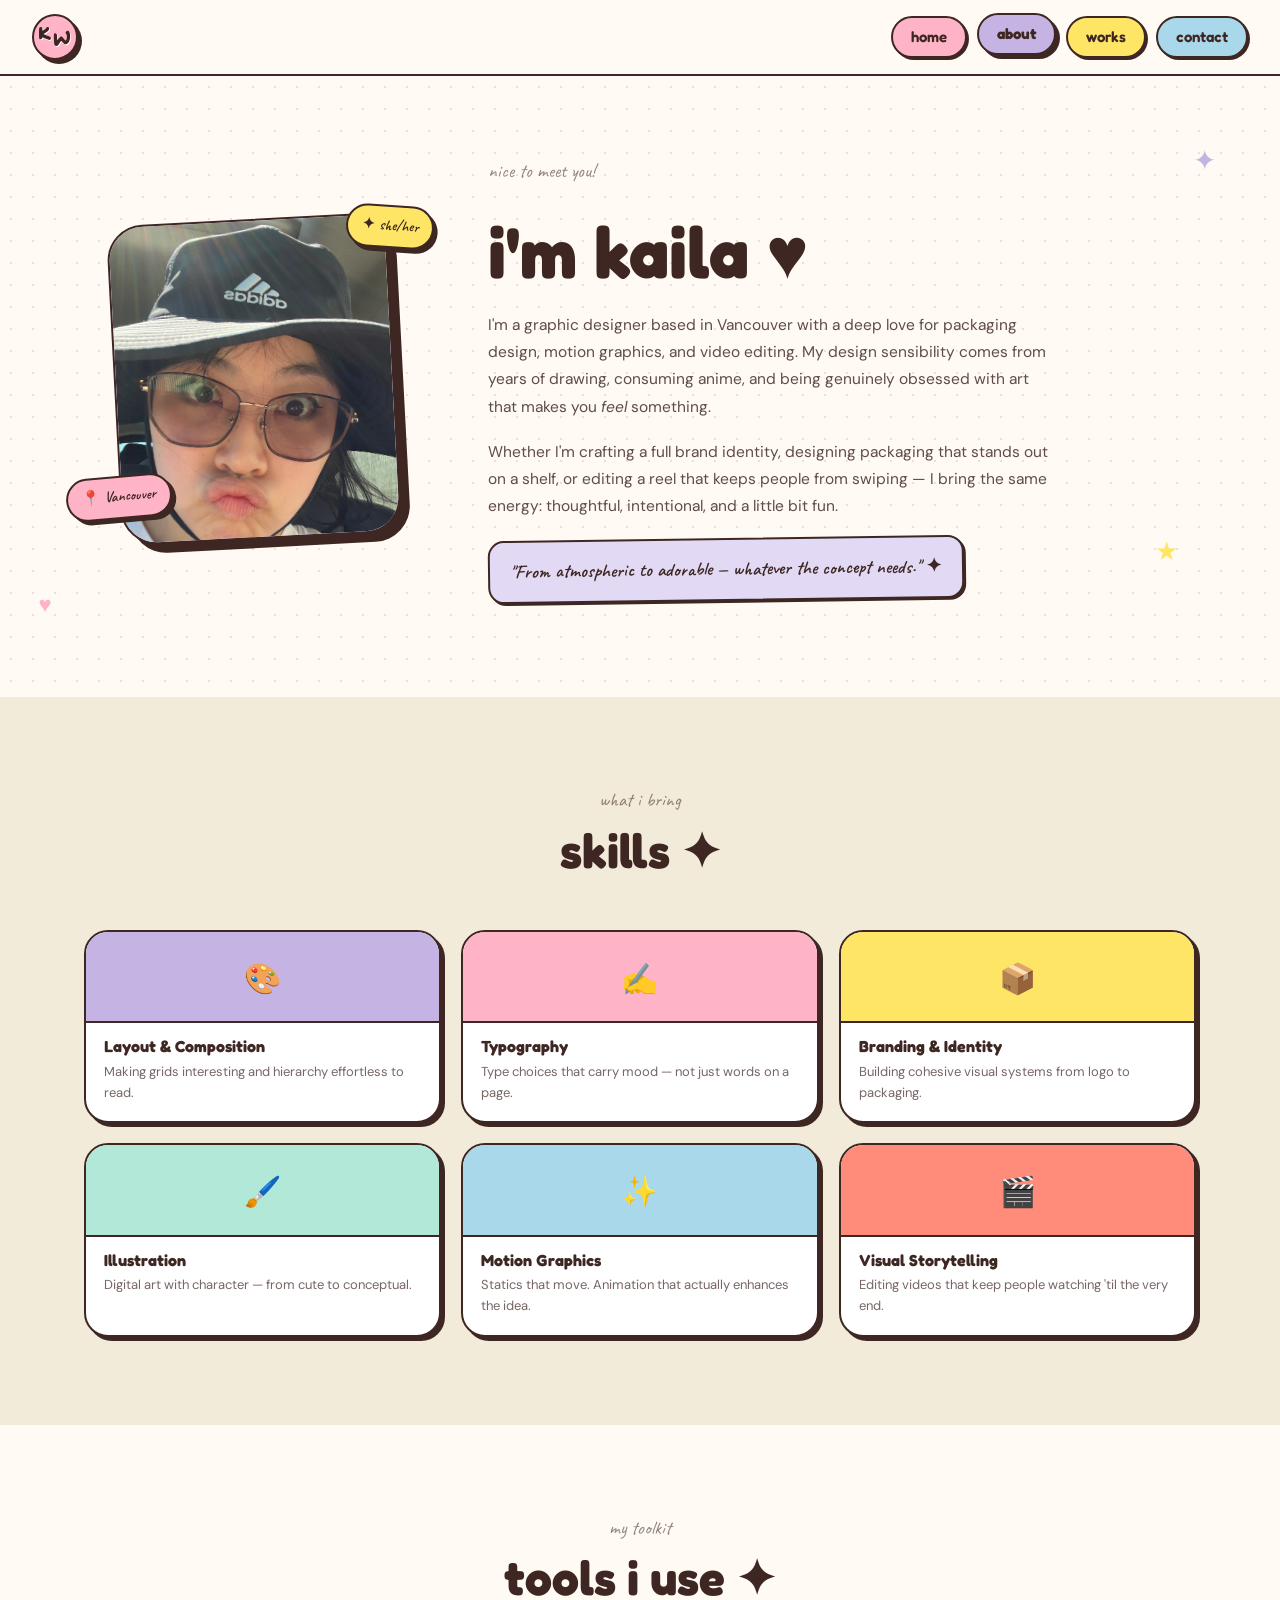
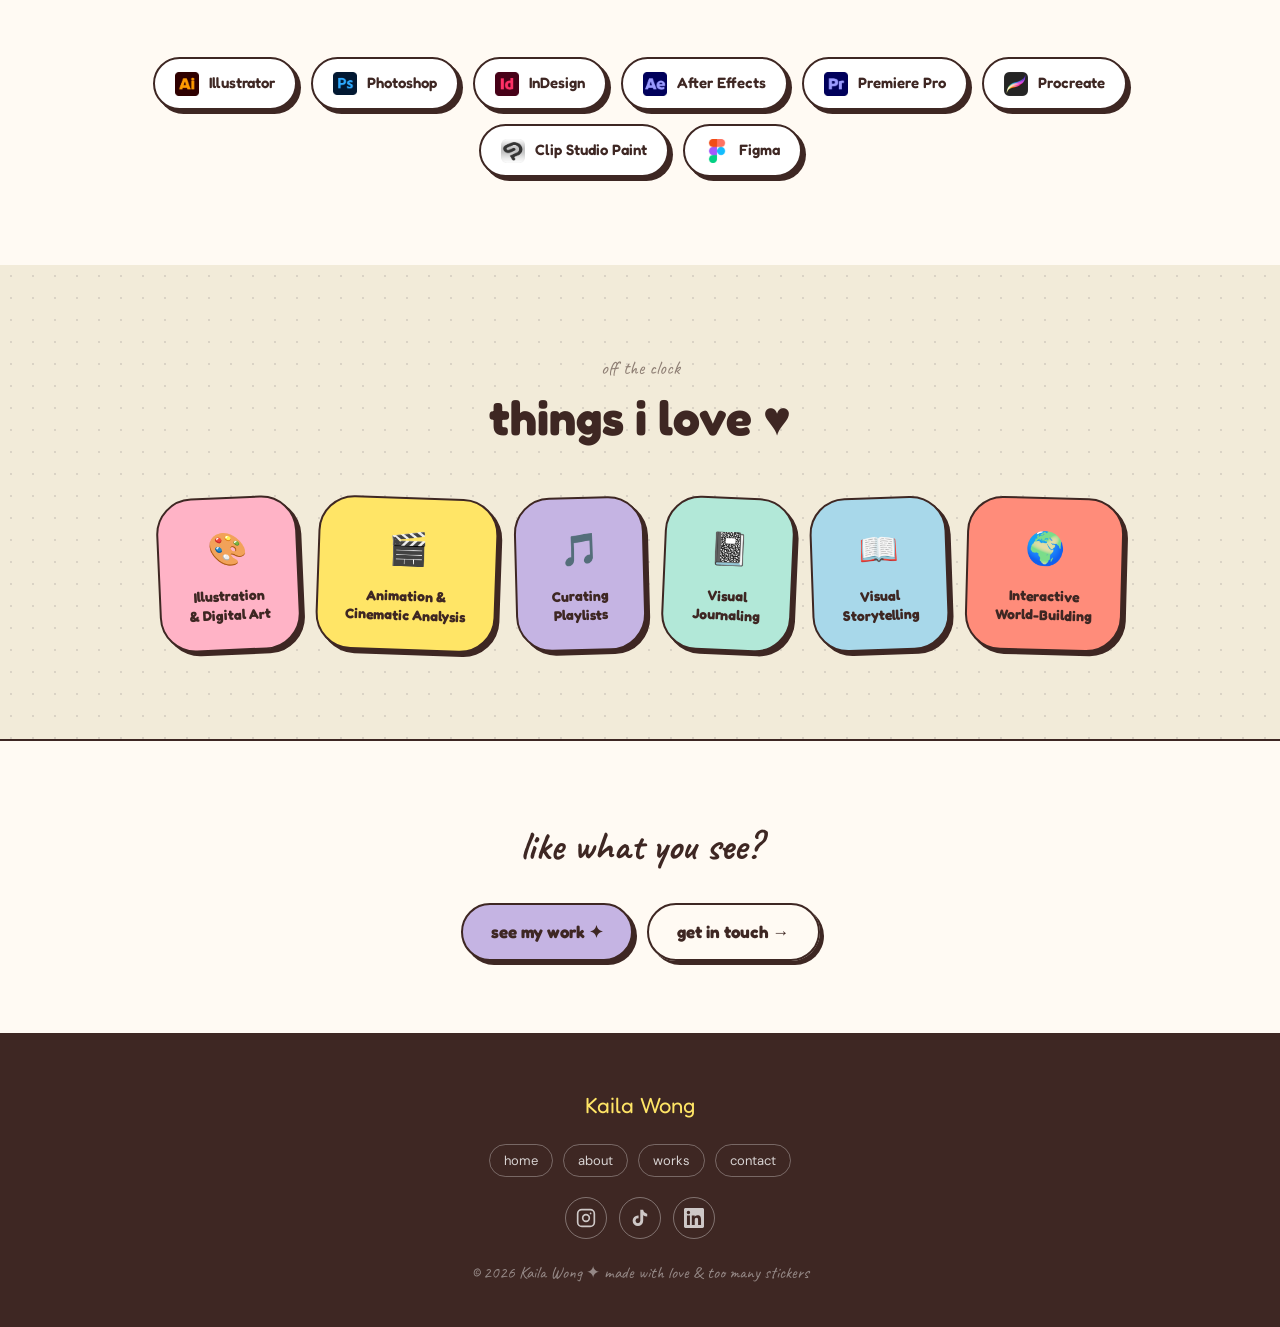
==== about.html @ 38f7f933 "initial commit - portfolio redesign" ====
<!DOCTYPE html>
<html lang="en">
<head>
  <meta charset="UTF-8" />
  <meta name="viewport" content="width=device-width, initial-scale=1.0" />
  <title>About — Kaila Wong</title>
  <link rel="icon" type="image/svg+xml" href="assets/images/logo/KW-PL-BrownWhite.svg" />
  <link rel="stylesheet" href="css/styles.css" />
  <link rel="stylesheet" href="css/about.css" />
</head>
<body>

  <!-- NAV -->
  <nav class="nav" role="navigation" aria-label="Main navigation">
    <a href="index.html" class="nav-logo" aria-label="Kaila Wong — home"><img src="assets/images/logo/KW-PL-BrownWhite.svg" alt="KW" class="nav-logo-img"></a>
    <button class="nav-toggle" aria-label="Toggle menu" aria-expanded="false">☰</button>
    <ul class="nav-links" id="nav-links">
      <li><a href="index.html"   class="nav-link" data-color="pink">home</a></li>
      <li><a href="about.html"   class="nav-link active" data-color="lavender">about</a></li>
      <li><a href="works.html"   class="nav-link" data-color="yellow">works</a></li>
      <li><a href="contact.html" class="nav-link" data-color="sky">contact</a></li>
    </ul>
  </nav>

  <main>

    <!-- ABOUT HERO -->
    <section class="about-hero dot-bg">
      <div class="container about-hero-inner">

        <!-- Photo -->
        <div class="about-photo-wrap">
          <div class="about-photo-frame shine">
            <div class="about-photo-placeholder">
              <span class="hand"><img src="assets/images/SummerKW.webp" alt="Kaila's Face"></span>
            </div>
          </div>
          <!-- Small sticker badges floating near photo -->
          <div class="photo-badge badge-1">
            <span class="hand">✦ she/her</span>
          </div>
          <div class="photo-badge badge-2">
            <span class="hand">📍 Vancouver</span>
          </div>
        </div>

        <!-- Intro text -->
        <div class="about-intro">
          <span class="section-eyebrow">nice to meet you!</span>
          <h1 class="about-heading">i'm kaila ♥</h1>
          <p class="about-bio">
            I'm a graphic designer based in Vancouver with a deep love for packaging design,
            motion graphics, and video editing. My design sensibility comes from years of drawing,
            consuming anime, and being genuinely obsessed with art that makes you <em>feel</em> something.
          </p>
          <p class="about-bio">
            Whether I'm crafting a full brand identity, designing packaging that stands out on a shelf,
            or editing a reel that keeps people from swiping — I bring the same energy:
            thoughtful, intentional, and a little bit fun.
          </p>
          <p class="about-quote hand">"From atmospheric to adorable — whatever the concept needs." ✦</p>
        </div>

      </div>

      <!-- Background decos -->
      <div aria-hidden="true">
        <span class="deco" style="font-size:28px;color:var(--lavender);top:10%;right:5%;--r:10deg;--dur:4s;">✦</span>
        <span class="deco" style="font-size:22px;color:var(--pink);bottom:12%;left:3%;--r:-12deg;--dur:5s;--delay:1s;">♥</span>
        <span class="deco" style="font-size:26px;color:var(--yellow);bottom:20%;right:8%;--r:8deg;--dur:4.5s;--delay:0.5s;">★</span>
      </div>
    </section>

    <!-- SKILLS -->
    <section class="section skills-section section-alt">
      <div class="container">
        <div class="section-header">
          <span class="section-eyebrow">what i bring</span>
          <h2 class="section-title">skills ✦</h2>
        </div>
        <div class="skills-grid">

          <div class="skill-card sticker-card shine" style="--card-color: var(--lavender);">
            <div class="skill-icon" style="background: var(--lavender);">🎨</div>
            <h3 class="skill-name">Layout &amp; Composition</h3>
            <p class="skill-desc">Making grids interesting and hierarchy effortless to read.</p>
          </div>

          <div class="skill-card sticker-card shine" style="--card-color: var(--pink);">
            <div class="skill-icon" style="background: var(--pink);">✍️</div>
            <h3 class="skill-name">Typography</h3>
            <p class="skill-desc">Type choices that carry mood — not just words on a page.</p>
          </div>

          <div class="skill-card sticker-card shine" style="--card-color: var(--yellow);">
            <div class="skill-icon" style="background: var(--yellow);">📦</div>
            <h3 class="skill-name">Branding &amp; Identity</h3>
            <p class="skill-desc">Building cohesive visual systems from logo to packaging.</p>
          </div>

          <div class="skill-card sticker-card shine" style="--card-color: var(--mint);">
            <div class="skill-icon" style="background: var(--mint);">🖌️</div>
            <h3 class="skill-name">Illustration</h3>
            <p class="skill-desc">Digital art with character — from cute to conceptual.</p>
          </div>

          <div class="skill-card sticker-card shine" style="--card-color: var(--sky);">
            <div class="skill-icon" style="background: var(--sky);">✨</div>
            <h3 class="skill-name">Motion Graphics</h3>
            <p class="skill-desc">Statics that move. Animation that actually enhances the idea.</p>
          </div>

          <div class="skill-card sticker-card shine" style="--card-color: var(--coral);">
            <div class="skill-icon" style="background: var(--coral);">🎬</div>
            <h3 class="skill-name">Visual Storytelling</h3>
            <p class="skill-desc">Editing videos that keep people watching 'til the very end.</p>
          </div>

        </div>
      </div>
    </section>

    <!-- TOOLS -->
    <section class="section tools-section">
      <div class="container">
        <div class="section-header">
          <span class="section-eyebrow">my toolkit</span>
          <h2 class="section-title">tools i use ✦</h2>
        </div>
        <div class="tools-grid">
          <div class="tool-pill sticker-card shine">
            <img class="tool-logo" src="assets/images/about-logo/250px-Adobe_Illustrator_CC_icon.svg.webp" alt="Illustrator">
            <span class="tool-name">Illustrator</span>
          </div>
          <div class="tool-pill sticker-card shine">
            <img class="tool-logo" src="assets/images/about-logo/250px-Adobe_Photoshop_CC_icon.svg.webp" alt="Photoshop">
            <span class="tool-name">Photoshop</span>
          </div>
          <div class="tool-pill sticker-card shine">
            <img class="tool-logo" src="assets/images/about-logo/250px-Adobe_Indesign_CC_2026_icon.svg.webp" alt="InDesign">
            <span class="tool-name">InDesign</span>
          </div>
          <div class="tool-pill sticker-card shine">
            <img class="tool-logo" src="assets/images/about-logo/250px-Adobe_After_Effects_CC_2026_icon.svg.webp" alt="After Effects">
            <span class="tool-name">After Effects</span>
          </div>
          <div class="tool-pill sticker-card shine">
            <img class="tool-logo" src="assets/images/about-logo/250px-Adobe_Premiere_Pro_CC_2026_icon.svg.webp" alt="Premiere Pro">
            <span class="tool-name">Premiere Pro</span>
          </div>
          <div class="tool-pill sticker-card shine">
            <img class="tool-logo" src="assets/images/about-logo/Procreate_logo.webp" alt="Procreate">
            <span class="tool-name">Procreate</span>
          </div>
          <div class="tool-pill sticker-card shine">
            <img class="tool-logo" src="assets/images/about-logo/250px-Clipstudiopaint_app_logo.webp" alt="Clip Studio Paint">
            <span class="tool-name">Clip Studio Paint</span>
          </div>
          <div class="tool-pill sticker-card shine">
            <img class="tool-logo" src="assets/images/about-logo/250px-Figma.svg.webp" alt="Figma">
            <span class="tool-name">Figma</span>
          </div>
        </div>
      </div>
    </section>

    <!-- INTERESTS -->
    <section class="section interests-section section-alt dot-bg">
      <div class="container">
        <div class="section-header">
          <span class="section-eyebrow">off the clock</span>
          <h2 class="section-title">things i love ♥</h2>
        </div>
        <div class="interests-grid">
          <div class="interest-sticker" style="background: var(--pink); --r: -2.5deg;">
            <span class="interest-icon">🎨</span>
            <span class="interest-label">Illustration<br>&amp; Digital Art</span>
          </div>
          <div class="interest-sticker" style="background: var(--yellow); --r: 2deg;">
            <span class="interest-icon">🎬</span>
            <span class="interest-label">Animation &amp;<br>Cinematic Analysis</span>
          </div>
          <div class="interest-sticker" style="background: var(--lavender); --r: -1.5deg;">
            <span class="interest-icon">🎵</span>
            <span class="interest-label">Curating<br>Playlists</span>
          </div>
          <div class="interest-sticker" style="background: var(--mint); --r: 2.5deg;">
            <span class="interest-icon">📓</span>
            <span class="interest-label">Visual<br>Journaling</span>
          </div>
          <div class="interest-sticker" style="background: var(--sky); --r: -2deg;">
            <span class="interest-icon">📖</span>
            <span class="interest-label">Visual<br>Storytelling</span>
          </div>
          <div class="interest-sticker" style="background: var(--coral); --r: 1.5deg;">
            <span class="interest-icon">🌍</span>
            <span class="interest-label">Interactive<br>World-Building</span>
          </div>
        </div>
      </div>
    </section>

    <!-- CTA -->
    <section class="about-cta">
      <div class="container about-cta-inner">
        <p class="hand about-cta-text">like what you see?</p>
        <div class="about-cta-btns">
          <a href="works.html" class="btn btn-lavender">see my work ✦</a>
          <a href="contact.html" class="btn btn-ghost">get in touch →</a>
        </div>
      </div>
    </section>

  </main>

  <!-- FOOTER -->
  <footer class="footer">
    <span class="footer-name">Kaila Wong</span>
    <nav class="footer-nav" aria-label="Footer navigation">
      <a href="index.html">home</a>
      <a href="about.html">about</a>
      <a href="works.html">works</a>
      <a href="contact.html">contact</a>
    </nav>
    <div class="footer-socials">
      <a href="https://instagram.com/goldinwinterr" class="footer-social-icon" target="_blank" rel="noopener" aria-label="Instagram">
        <svg xmlns="http://www.w3.org/2000/svg" width="20" height="20" viewBox="0 0 24 24" fill="none" stroke="currentColor" stroke-width="2" stroke-linecap="round" stroke-linejoin="round" aria-hidden="true"><rect x="2" y="2" width="20" height="20" rx="5" ry="5"/><circle cx="12" cy="12" r="4"/><circle cx="17.5" cy="6.5" r="1" fill="currentColor" stroke="none"/></svg>
      </a>
      <a href="https://tiktok.com/@goldinwinter" class="footer-social-icon" target="_blank" rel="noopener" aria-label="TikTok">
        <svg xmlns="http://www.w3.org/2000/svg" width="20" height="20" viewBox="0 0 24 24" fill="currentColor" aria-hidden="true"><path d="M19.59 6.69a4.83 4.83 0 0 1-3.77-4.25V2h-3.45v13.67a2.89 2.89 0 0 1-2.88 2.5 2.89 2.89 0 0 1-2.89-2.89 2.89 2.89 0 0 1 2.89-2.89c.28 0 .54.04.79.1V9.01a6.33 6.33 0 0 0-.79-.05 6.34 6.34 0 0 0-6.34 6.34 6.34 6.34 0 0 0 6.34 6.34 6.34 6.34 0 0 0 6.33-6.34V8.67a8.28 8.28 0 0 0 4.84 1.55V6.76a4.84 4.84 0 0 1-1.07-.07z"/></svg>
      </a>
      <a href="https://www.linkedin.com/in/kaila-wong-a14934258" class="footer-social-icon" target="_blank" rel="noopener" aria-label="LinkedIn">
        <svg xmlns="http://www.w3.org/2000/svg" width="20" height="20" viewBox="0 0 24 24" fill="currentColor" aria-hidden="true"><path d="M20.447 20.452h-3.554v-5.569c0-1.328-.027-3.037-1.852-3.037-1.853 0-2.136 1.445-2.136 2.939v5.667H9.351V9h3.414v1.561h.046c.477-.9 1.637-1.85 3.37-1.85 3.601 0 4.267 2.37 4.267 5.455v6.286zM5.337 7.433a2.062 2.062 0 0 1-2.063-2.065 2.064 2.064 0 1 1 2.063 2.065zm1.782 13.019H3.555V9h3.564v11.452zM22.225 0H1.771C.792 0 0 .774 0 1.729v20.542C0 23.227.792 24 1.771 24h20.451C23.2 24 24 23.227 24 22.271V1.729C24 .774 23.2 0 22.222 0h.003z"/></svg>
      </a>
    </div>
    <p class="footer-copy">© 2026 Kaila Wong ✦ made with love &amp; too many stickers</p>
  </footer>

  <script src="js/script.js"></script>
</body>
</html>
---- css/styles.css ----
@import url('https://fonts.googleapis.com/css2?family=Fredoka:wght@400;500;600;700&family=Caveat:wght@400;600;700&family=DM+Sans:ital,opsz,wght@0,9..40,300;0,9..40,400;0,9..40,500;0,9..40,600;1,9..40,400&display=swap');

/* ============================================
   RESET & BASE
   ============================================ */
*, *::before, *::after {
  box-sizing: border-box;
  margin: 0;
  padding: 0;
}

:root {
  /* Core palette */
  --cream:          #FFFAF3;
  --cream-dark:     #F2EBD9;
  --dark:           #3E2723;
  --white:          #FFFFFF;

  /* Sticker accent colors */
  --pink:           #FFB3C6;
  --pink-light:     #FFD6E3;
  --lavender:       #C5B4E3;
  --lavender-light: #E2D9F5;
  --yellow:         #FFE566;
  --yellow-light:   #FFF7C0;
  --mint:           #B2E8D8;
  --mint-light:     #D6F5ED;
  --sky:            #A8D8EA;
  --sky-light:      #D4EEF7;
  --coral:          #FF8C7A;
  --coral-light:    #FFCFC9;

  /* Typography */
  --font-display: 'Fredoka', sans-serif;
  --font-hand:    'Caveat', cursive;
  --font-body:    'DM Sans', sans-serif;

  /* Sticker shadows (offset, no blur) */
  --shadow-xs: 2px 2px 0 var(--dark);
  --shadow-sm: 4px 4px 0 var(--dark);
  --shadow-md: 6px 6px 0 var(--dark);
  --shadow-lg: 9px 9px 0 var(--dark);

  /* Borders */
  --border:       2.5px solid var(--dark);
  --border-thin:  1.5px solid var(--dark);
  --border-thick: 4px solid var(--dark);

  /* Radii */
  --r-sm:   8px;
  --r-md:   16px;
  --r-lg:   24px;
  --r-xl:   36px;
  --r-pill: 100px;

  /* Layout */
  --max-w: 1160px;
  --pad-x: 24px;
}

html { scroll-behavior: smooth; }

body {
  font-family: var(--font-body);
  background: var(--cream);
  color: var(--dark);
  line-height: 1.65;
  min-height: 100vh;
}

img { max-width: 100%; display: block; }
a   { color: inherit; text-decoration: none; }
ul  { list-style: none; }
button { font-family: inherit; cursor: pointer; }
[hidden] { display: none !important; }

/* ============================================
   TYPOGRAPHY
   ============================================ */
h1, h2, h3, h4 {
  font-family: var(--font-display);
  font-weight: 700;
  line-height: 1.15;
}

.hand { font-family: var(--font-hand); }

/* ============================================
   NAV
   ============================================ */
.nav {
  position: sticky;
  top: 0;
  z-index: 200;
  background: var(--cream);
  border-bottom: var(--border);
  padding: 14px 32px;
  display: flex;
  align-items: center;
  justify-content: space-between;
  gap: 16px;
}

.nav-logo {
  width: 46px;
  height: 46px;
  flex-shrink: 0;
  background: var(--pink);
  border: var(--border);
  border-radius: 50%;
  box-shadow: var(--shadow-sm);
  display: flex;
  align-items: center;
  justify-content: center;
  font-family: var(--font-display);
  font-weight: 700;
  font-size: 17px;
  color: var(--dark);
  transition: transform 0.2s ease, box-shadow 0.2s ease;
  overflow: hidden;
}
.nav-logo-img {
  width: 100%;
  height: 100%;
  object-fit: contain;
  display: block;
  padding: 5px;
}
.nav-logo:hover {
  transform: rotate(-8deg) scale(1.06);
  box-shadow: var(--shadow-md);
}

.nav-links {
  display: flex;
  align-items: center;
  gap: 10px;
  flex-wrap: wrap;
}

.nav-link {
  display: inline-block;
  padding: 7px 18px;
  font-family: var(--font-display);
  font-size: 15px;
  font-weight: 600;
  color: var(--dark);
  background: var(--white);
  border: var(--border);
  border-radius: var(--r-pill);
  box-shadow: var(--shadow-xs);
  transition: transform 0.15s ease, box-shadow 0.15s ease;
}
.nav-link:hover,
.nav-link.active {
  transform: translateY(-3px);
  box-shadow: var(--shadow-sm);
}
.nav-link.active { font-weight: 700; }

.nav-link[data-color="pink"]     { background: var(--pink); }
.nav-link[data-color="lavender"] { background: var(--lavender); }
.nav-link[data-color="yellow"]   { background: var(--yellow); }
.nav-link[data-color="sky"]      { background: var(--sky); }

/* Hamburger */
.nav-toggle {
  display: none;
  background: var(--white);
  border: var(--border);
  border-radius: var(--r-sm);
  padding: 8px 11px;
  font-size: 18px;
  box-shadow: var(--shadow-xs);
  line-height: 1;
  transition: transform 0.15s;
}
.nav-toggle:hover { transform: scale(1.05); }

@media (max-width: 680px) {
  .nav { padding: 14px 20px; position: relative; }
  .nav-toggle { display: block; }
  .nav-links {
    display: none;
    position: absolute;
    top: calc(100% + 1px);
    left: 0; right: 0;
    background: var(--cream);
    border-bottom: var(--border);
    padding: 16px 20px;
    flex-direction: column;
    align-items: flex-end;
    gap: 8px;
  }
  .nav-links.open { display: flex; }
}

/* ============================================
   FOOTER
   ============================================ */
.footer {
  background: var(--dark);
  color: var(--white);
  border-top: var(--border);
  padding: 52px 32px 40px;
  display: flex;
  flex-direction: column;
  align-items: center;
  gap: 20px;
  text-align: center;
}
.footer-name {
  font-family: var(--font-display);
  font-size: 22px;
  color: var(--yellow);
}
.footer-nav {
  display: flex;
  gap: 10px;
  flex-wrap: wrap;
  justify-content: center;
}
.footer-nav a {
  padding: 5px 14px;
  font-size: 13px;
  font-family: var(--font-body);
  border: 1.5px solid rgba(255,255,255,0.3);
  border-radius: var(--r-pill);
  color: rgba(255,255,255,0.8);
  transition: background 0.2s, color 0.2s;
}
.footer-nav a:hover {
  background: var(--white);
  color: var(--dark);
  border-color: var(--white);
}
.footer-copy {
  font-family: var(--font-hand);
  font-size: 17px;
  color: rgba(255,255,255,0.45);
}
.footer-socials {
  display: flex;
  gap: 12px;
  align-items: center;
}
.footer-social-icon {
  width: 42px;
  height: 42px;
  background: transparent;
  border: 1.5px solid rgba(255,255,255,0.35);
  border-radius: 50%;
  display: flex;
  align-items: center;
  justify-content: center;
  color: rgba(255,255,255,0.75);
  transition: background 0.2s, color 0.2s, border-color 0.2s, transform 0.2s;
}
.footer-social-icon:hover {
  background: var(--white);
  color: var(--dark);
  border-color: var(--white);
  transform: translateY(-2px);
}

/* ============================================
   SHARED COMPONENTS
   ============================================ */

/* Sticker card */
.sticker-card {
  background: var(--white);
  border: var(--border);
  border-radius: var(--r-lg);
  box-shadow: var(--shadow-sm);
  overflow: hidden;
  transition: transform 0.2s ease, box-shadow 0.2s ease;
}
.sticker-card:hover {
  transform: translateY(-5px) rotate(-1.5deg);
  box-shadow: var(--shadow-lg);
}

/* Badge / pill tag */
.badge {
  display: inline-flex;
  align-items: center;
  gap: 4px;
  padding: 3px 11px;
  font-family: var(--font-display);
  font-size: 13px;
  font-weight: 600;
  background: var(--yellow-light);
  border: var(--border-thin);
  border-radius: var(--r-pill);
  white-space: nowrap;
}
.badge.pink     { background: var(--pink-light); }
.badge.lavender { background: var(--lavender-light); }
.badge.mint     { background: var(--mint-light); }
.badge.sky      { background: var(--sky-light); }
.badge.coral    { background: var(--coral-light); }

/* Buttons */
.btn {
  display: inline-flex;
  align-items: center;
  gap: 8px;
  padding: 13px 28px;
  font-family: var(--font-display);
  font-size: 17px;
  font-weight: 700;
  color: var(--dark);
  background: var(--yellow);
  border: var(--border);
  border-radius: var(--r-pill);
  box-shadow: var(--shadow-sm);
  transition: transform 0.15s ease, box-shadow 0.15s ease;
}
.btn:hover {
  transform: translate(-2px, -2px);
  box-shadow: var(--shadow-md);
}
.btn:active {
  transform: translate(2px, 2px);
  box-shadow: var(--shadow-xs);
}
.btn-ghost {
  background: transparent;
  box-shadow: var(--shadow-sm);
}
.btn-ghost:hover {
  background: var(--dark);
  color: var(--white);
}
.btn-pink     { background: var(--pink); }
.btn-lavender { background: var(--lavender); }
.btn-sky      { background: var(--sky); }
.btn-mint     { background: var(--mint); }

/* Section header */
.section-header {
  text-align: center;
  margin-bottom: 52px;
}
.section-eyebrow {
  display: block;
  font-family: var(--font-hand);
  font-size: 19px;
  color: var(--dark);
  opacity: 0.55;
  margin-bottom: 6px;
}
.section-title {
  font-family: var(--font-display);
  font-size: clamp(28px, 4.5vw, 48px);
  font-weight: 700;
  color: var(--dark);
}
.section-desc {
  margin-top: 14px;
  font-size: 15px;
  opacity: 0.75;
  max-width: 560px;
  margin-left: auto;
  margin-right: auto;
}

/* Layout helpers */
.container {
  max-width: var(--max-w);
  margin: 0 auto;
  padding: 0 var(--pad-x);
}
.section { padding: 88px var(--pad-x); }
.section-alt { background: var(--cream-dark); }

/* Dot grid background */
.dot-bg {
  background-image: radial-gradient(circle, rgba(42,39,51,0.12) 1.5px, transparent 1.5px);
  background-size: 22px 22px;
}

/* Floating decorations */
@keyframes float {
  0%, 100% { transform: translateY(0px) rotate(var(--r, 0deg)); }
  50%       { transform: translateY(-10px) rotate(var(--r, 0deg)); }
}
@keyframes float-slow {
  0%, 100% { transform: translateY(0px) rotate(var(--r, 0deg)); }
  50%       { transform: translateY(-6px) rotate(var(--r, 0deg)); }
}

.deco {
  position: absolute;
  pointer-events: none;
  user-select: none;
  animation: float var(--dur, 4s) ease-in-out infinite;
  animation-delay: var(--delay, 0s);
}

.shine {
  position: relative;
  overflow: hidden;
}

/* ============================================
   LIGHTBOX
   ============================================ */
#lightbox {
  display: none;
  position: fixed;
  inset: 0;
  z-index: 9999;
  background: rgba(42,39,51,0.88);
  align-items: center;
  justify-content: center;
  padding: 24px;
}
#lightbox.lb-open { display: flex; }

.lb-img {
  max-width: 100%;
  max-height: 90vh;
  border: var(--border);
  border-radius: var(--r-lg);
  box-shadow: var(--shadow-lg);
  object-fit: contain;
  display: block;
}

/* SVG gets a light bg so transparency doesn't make it invisible */
#lightbox.lb-svg .lb-img {
  background: #F5F5F3;
  padding: 32px;
  border-radius: var(--r-lg);
  max-height: 80vh;
  max-width: min(80vw, 600px);
}

.lb-close {
  position: absolute;
  top: 20px;
  right: 24px;
  background: var(--white);
  border: var(--border);
  border-radius: 50%;
  width: 44px;
  height: 44px;
  font-size: 18px;
  display: flex;
  align-items: center;
  justify-content: center;
  box-shadow: var(--shadow-sm);
  cursor: pointer;
  transition: transform 0.15s;
}
.lb-close:hover { transform: scale(1.1) rotate(10deg); }

/* ============================================
   RESPONSIVE HELPERS
   ============================================ */
@media (max-width: 768px) {
  .section { padding: 60px var(--pad-x); }
  .hide-mobile { display: none !important; }
}
@media (min-width: 769px) {
  .hide-desktop { display: none !important; }
}
---- css/about.css ----
/* ============================================
   ABOUT HERO
   ============================================ */
.about-hero {
  position: relative;
  padding: 80px var(--pad-x) 96px;
  overflow: hidden;
}

.about-hero-inner {
  display: grid;
  grid-template-columns: 340px 1fr;
  gap: 64px;
  align-items: center;
}

/* --- Photo --- */
.about-photo-wrap {
  position: relative;
  display: flex;
  justify-content: center;
}

.about-photo-frame {
  width: 280px;
  height: 320px;
  background: var(--lavender-light);
  border: var(--border);
  border-radius: var(--r-xl);
  box-shadow: var(--shadow-lg);
  overflow: hidden;
  transform: rotate(-3deg);
  transition: transform 0.3s ease;
}
.about-photo-frame:hover { transform: rotate(0deg); }

.about-photo-placeholder {
  width: 100%;
  height: 100%;
  display: flex;
  align-items: center;
  justify-content: center;
  text-align: center;
  font-family: var(--font-hand);
  font-size: 22px;
  font-weight: 700;
  color: rgba(42,39,51,0.4);
  line-height: 1.5;
  overflow: hidden;
}
.about-photo-placeholder span {
  display: block;
  width: 100%;
  height: 100%;
}
.about-photo-placeholder span img {
  display: block;
  width: 100%;
  height: 100%;
  object-fit: cover;
  object-position: center top;
}

/* Floating badge stickers near photo */
.photo-badge {
  position: absolute;
  padding: 7px 14px;
  background: var(--white);
  border: var(--border);
  border-radius: var(--r-pill);
  box-shadow: var(--shadow-sm);
  font-family: var(--font-hand);
  font-size: 15px;
  font-weight: 600;
  white-space: nowrap;
  animation: float 4s ease-in-out infinite;
}
.badge-1 {
  top: -14px;
  right: -10px;
  background: var(--yellow);
  --r: 4deg;
  transform: rotate(4deg);
  animation-delay: 0.3s;
}
.badge-2 {
  bottom: 20px;
  left: -18px;
  background: var(--pink);
  --r: -5deg;
  transform: rotate(-5deg);
  animation-delay: 1.1s;
}

/* --- Intro text --- */
.about-intro {
  display: flex;
  flex-direction: column;
  gap: 18px;
}

.about-heading {
  font-family: var(--font-display);
  font-size: clamp(42px, 6vw, 72px);
  font-weight: 700;
  color: var(--dark);
}

.about-bio {
  font-size: 15.5px;
  line-height: 1.75;
  opacity: 0.82;
  max-width: 560px;
}
.about-bio em { font-style: italic; color: var(--dark); opacity: 1; }

.about-quote {
  font-size: 19px;
  font-weight: 600;
  color: var(--dark);
  padding: 14px 20px;
  background: var(--lavender-light);
  border: var(--border);
  border-radius: var(--r-md);
  box-shadow: var(--shadow-xs);
  width: fit-content;
  transform: rotate(-0.8deg);
}

/* ============================================
   SKILLS
   ============================================ */
.skills-grid {
  display: grid;
  grid-template-columns: repeat(3, 1fr);
  gap: 20px;
}

.skill-card {
  display: flex;
  flex-direction: column;
}

.skill-icon {
  font-size: 30px;
  padding: 22px 0 18px;
  text-align: center;
  border-bottom: var(--border);
  transition: font-size 0.2s;
}
.skill-card:hover .skill-icon { font-size: 34px; }

.skill-name {
  font-family: var(--font-display);
  font-size: 16px;
  font-weight: 700;
  padding: 14px 18px 6px;
}

.skill-desc {
  font-size: 13px;
  padding: 0 18px 18px;
  opacity: 0.7;
  line-height: 1.6;
  flex: 1;
}

/* ============================================
   TOOLS
   ============================================ */
.tools-grid {
  display: flex;
  flex-wrap: wrap;
  gap: 14px;
  justify-content: center;
}

.tool-pill {
  display: flex;
  align-items: center;
  gap: 10px;
  padding: 12px 20px;
  border-radius: var(--r-pill) !important;
  background: var(--white);
  transition: transform 0.2s ease, box-shadow 0.2s ease;
}
.tool-pill:hover {
  transform: translateY(-3px) rotate(-2deg);
  box-shadow: var(--shadow-md);
}

.tool-logo  { width: 24px; height: 24px; object-fit: contain; flex-shrink: 0; }
.tool-name  {
  font-family: var(--font-display);
  font-size: 15px;
  font-weight: 600;
}

/* ============================================
   INTERESTS
   ============================================ */
.interests-grid {
  display: flex;
  flex-wrap: wrap;
  gap: 18px;
  justify-content: center;
}

.interest-sticker {
  display: flex;
  flex-direction: column;
  align-items: center;
  gap: 10px;
  padding: 24px 28px;
  border: var(--border);
  border-radius: var(--r-xl);
  box-shadow: var(--shadow-sm);
  transform: rotate(var(--r, 0deg));
  transition: transform 0.2s ease, box-shadow 0.2s ease;
  min-width: 130px;
  text-align: center;
}
.interest-sticker:hover {
  transform: rotate(0deg) scale(1.05);
  box-shadow: var(--shadow-md);
}

.interest-icon  { font-size: 32px; }
.interest-label {
  font-family: var(--font-display);
  font-size: 14px;
  font-weight: 700;
  line-height: 1.4;
}

/* ============================================
   ABOUT CTA
   ============================================ */
.about-cta {
  padding: 72px var(--pad-x);
  border-top: var(--border);
}

.about-cta-inner {
  display: flex;
  flex-direction: column;
  align-items: center;
  gap: 24px;
  text-align: center;
}

.about-cta-text {
  font-family: var(--font-hand);
  font-size: clamp(26px, 4vw, 40px);
  font-weight: 700;
}

.about-cta-btns {
  display: flex;
  gap: 14px;
  flex-wrap: wrap;
  justify-content: center;
}

/* ============================================
   RESPONSIVE
   ============================================ */
@media (max-width: 900px) {
  .about-hero-inner {
    grid-template-columns: 1fr;
    gap: 48px;
  }
  .about-photo-wrap { justify-content: flex-start; }
  .skills-grid { grid-template-columns: repeat(2, 1fr); }
}

@media (max-width: 600px) {
  .skills-grid { grid-template-columns: 1fr; }
  .about-photo-frame { width: 220px; height: 260px; }
  .badge-2 { left: 0; }
  .about-cta-btns { flex-direction: column; align-items: center; }
}
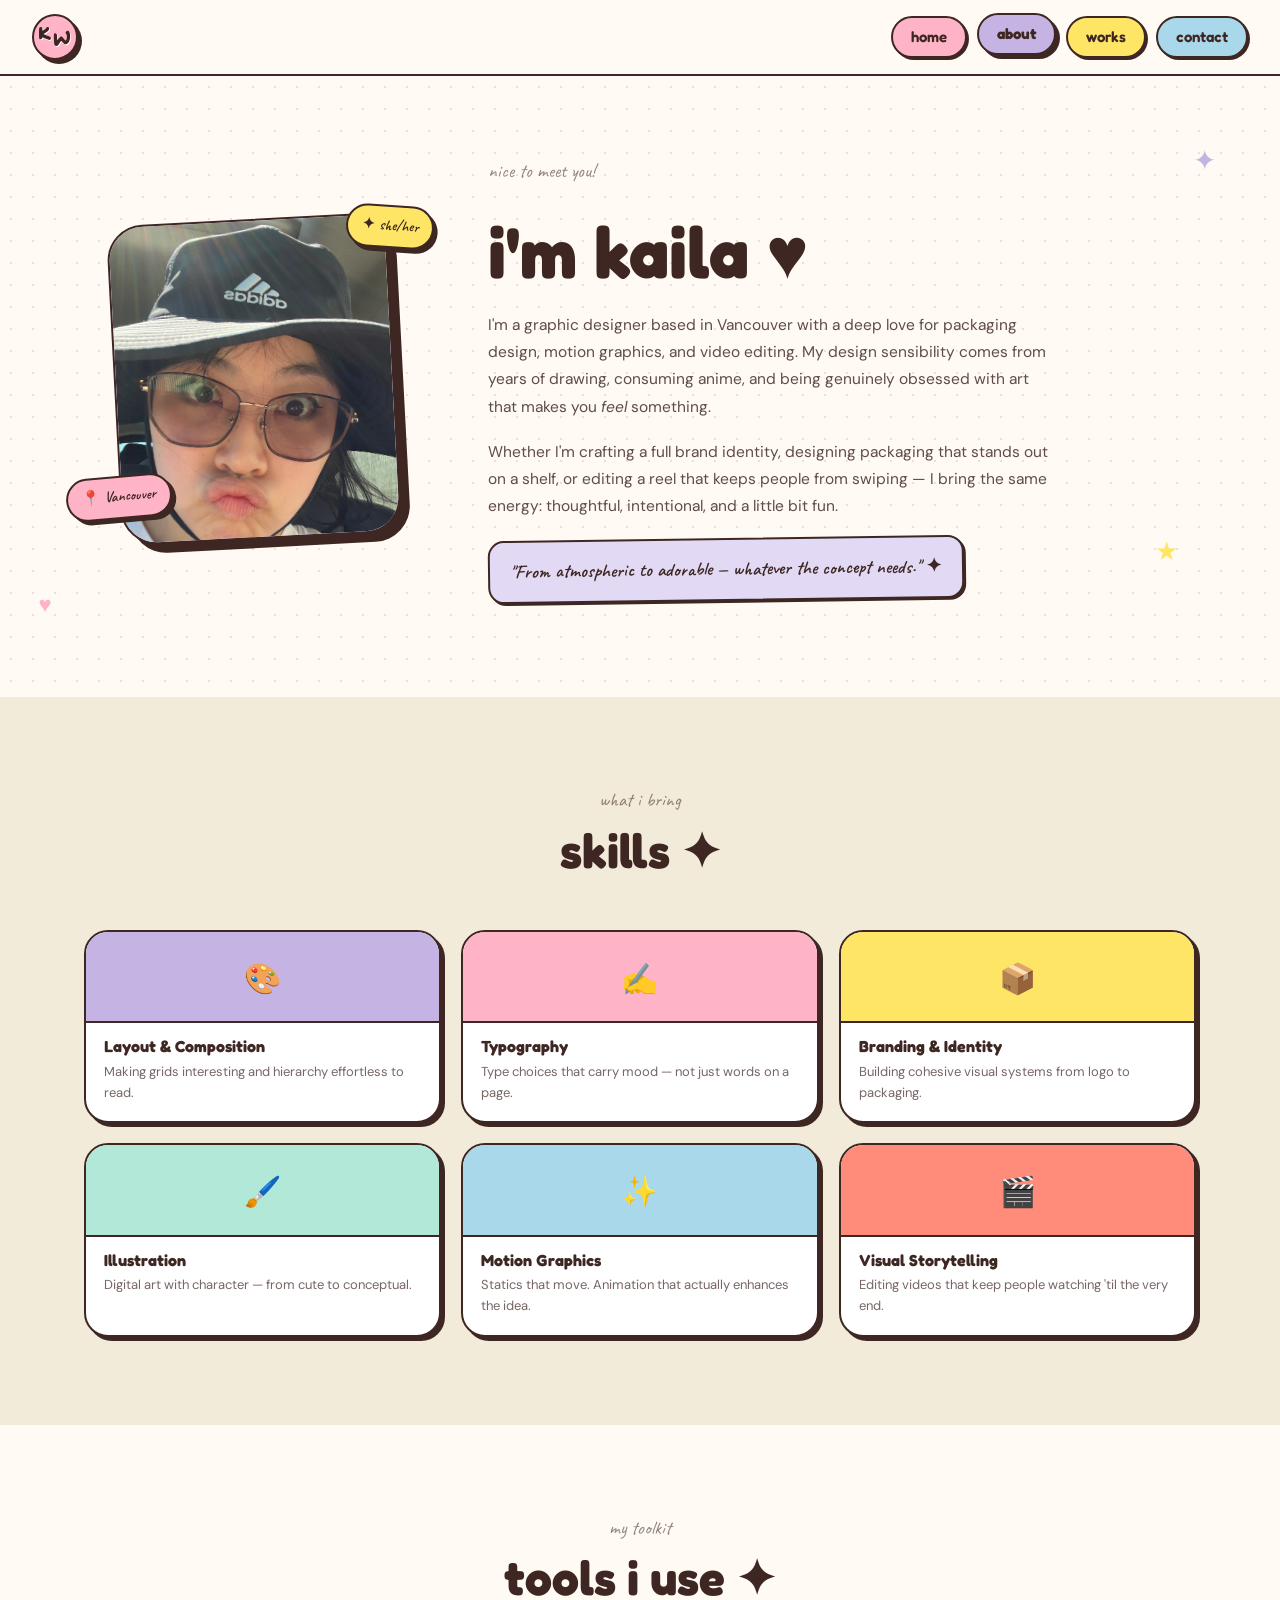
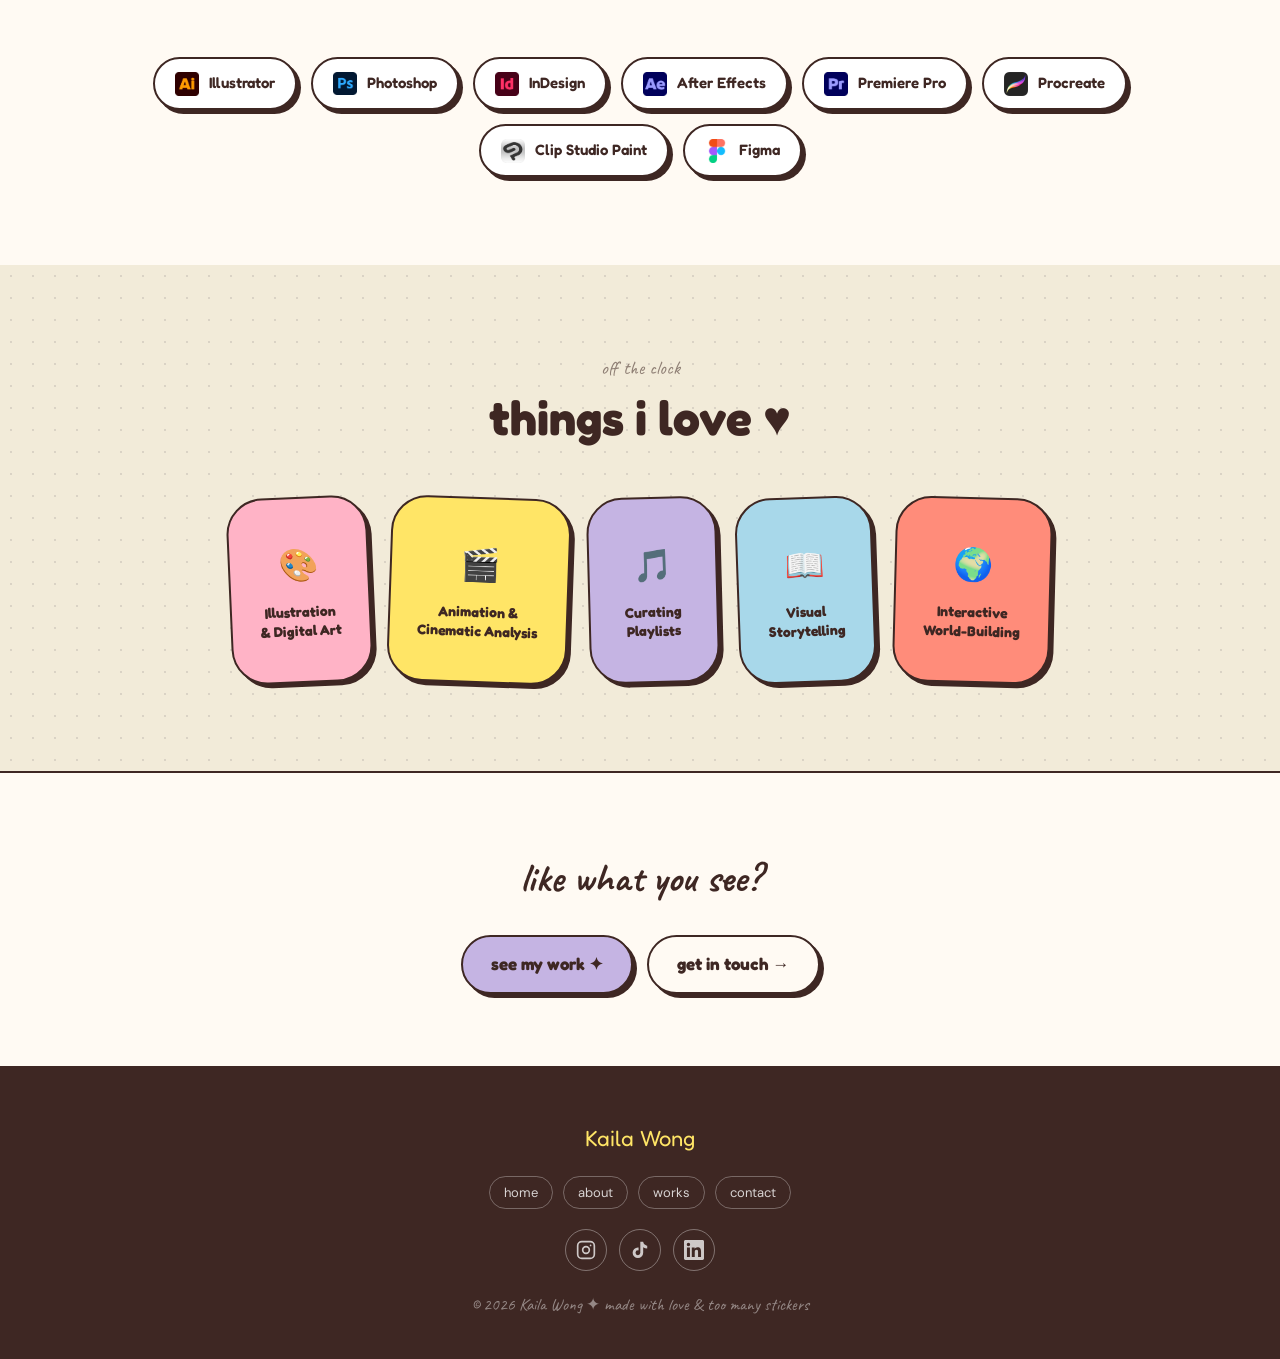
==== commit 171a751c: "made changes to the mouse cursor mouse cursor is now a 4-pointed star, and has a patterned trail tha" ====
--- a/about.html
+++ b/about.html
@@ -172,29 +172,50 @@
           <h2 class="section-title">things i love ♥</h2>
         </div>
         <div class="interests-grid">
-          <div class="interest-sticker" style="background: var(--pink); --r: -2.5deg;">
-            <span class="interest-icon">🎨</span>
-            <span class="interest-label">Illustration<br>&amp; Digital Art</span>
-          </div>
-          <div class="interest-sticker" style="background: var(--yellow); --r: 2deg;">
-            <span class="interest-icon">🎬</span>
-            <span class="interest-label">Animation &amp;<br>Cinematic Analysis</span>
-          </div>
-          <div class="interest-sticker" style="background: var(--lavender); --r: -1.5deg;">
-            <span class="interest-icon">🎵</span>
-            <span class="interest-label">Curating<br>Playlists</span>
-          </div>
-          <div class="interest-sticker" style="background: var(--mint); --r: 2.5deg;">
-            <span class="interest-icon">📓</span>
-            <span class="interest-label">Visual<br>Journaling</span>
-          </div>
-          <div class="interest-sticker" style="background: var(--sky); --r: -2deg;">
-            <span class="interest-icon">📖</span>
-            <span class="interest-label">Visual<br>Storytelling</span>
-          </div>
-          <div class="interest-sticker" style="background: var(--coral); --r: 1.5deg;">
-            <span class="interest-icon">🌍</span>
-            <span class="interest-label">Interactive<br>World-Building</span>
+          <div class="interest-wrap">
+            <div class="interest-sticker" style="background: var(--pink); --r: -2.5deg;">
+              <span class="interest-icon">🎨</span>
+              <span class="interest-label">Illustration<br>&amp; Digital Art</span>
+            </div>
+            <div class="interest-tab" style="background: var(--pink);">
+              <p>Drawing in anime style is my creative escape. Long-term, I'm working toward becoming a professional illustrator — one panel at a time.</p>
+            </div>
+          </div>
+          <div class="interest-wrap">
+            <div class="interest-sticker" style="background: var(--yellow); --r: 2deg;">
+              <span class="interest-icon">🎬</span>
+              <span class="interest-label">Animation &amp;<br>Cinematic Analysis</span>
+            </div>
+            <div class="interest-tab" style="background: var(--yellow);">
+              <p>I could watch movie breakdowns for hours. From frame composition to story structure, I love picking apart what makes a scene hit — then going to watch the actual film.</p>
+            </div>
+          </div>
+          <div class="interest-wrap">
+            <div class="interest-sticker" style="background: var(--lavender); --r: -1.5deg;">
+              <span class="interest-icon">🎵</span>
+              <span class="interest-label">Curating<br>Playlists</span>
+            </div>
+            <div class="interest-tab" style="background: var(--lavender);">
+              <p>There's an art to sequencing songs. I put real thought into flow, mood, and pacing — every playlist tells a story if you listen the whole way through.</p>
+            </div>
+          </div>
+          <div class="interest-wrap">
+            <div class="interest-sticker" style="background: var(--sky); --r: -2deg;">
+              <span class="interest-icon">📖</span>
+              <span class="interest-label">Visual<br>Storytelling</span>
+            </div>
+            <div class="interest-tab" style="background: var(--sky);">
+              <p>I'm drawn to stories told through imagery — where the art, layout, and colour do as much work as the words. Still figuring out exactly where this takes me.</p>
+            </div>
+          </div>
+          <div class="interest-wrap tab-left">
+            <div class="interest-sticker" style="background: var(--coral); --r: 1.5deg;">
+              <span class="interest-icon">🌍</span>
+              <span class="interest-label">Interactive<br>World-Building</span>
+            </div>
+            <div class="interest-tab" style="background: var(--coral);">
+              <p>Gaming, basically. I spend time in Minecraft, play FPS like Call of Duty, and have a soft spot for visual novels. I love when a game builds a world you want to live in.</p>
+            </div>
           </div>
         </div>
       </div>
@@ -237,5 +258,20 @@
   </footer>
 
   <script src="js/script.js"></script>
+  <script>
+    // Interest sticker tap-to-open on touch devices
+    document.querySelectorAll('.interest-wrap').forEach(wrap => {
+      wrap.addEventListener('click', e => {
+        if (!window.matchMedia('(hover: none)').matches) return;
+        const isOpen = wrap.classList.contains('is-open');
+        document.querySelectorAll('.interest-wrap.is-open').forEach(s => s.classList.remove('is-open'));
+        if (!isOpen) wrap.classList.add('is-open');
+        e.stopPropagation();
+      });
+    });
+    document.addEventListener('click', () => {
+      document.querySelectorAll('.interest-wrap.is-open').forEach(s => s.classList.remove('is-open'));
+    });
+  </script>
 </body>
 </html>
--- a/css/styles.css
+++ b/css/styles.css
@@ -66,6 +66,11 @@
   color: var(--dark);
   line-height: 1.65;
   min-height: 100vh;
+  cursor: url("data:image/svg+xml,%3Csvg xmlns='http://www.w3.org/2000/svg' width='24' height='24' viewBox='0 0 24 24'%3E%3Cpolygon points='12,2 14.5,9.5 22,12 14.5,14.5 12,22 9.5,14.5 2,12 9.5,9.5' fill='%233E2723' stroke='%23FFFAF3' stroke-width='1.2'/%3E%3C/svg%3E") 12 12, auto;
+}
+
+a, button, [role="button"], input, textarea, select, label[for] {
+  cursor: url("data:image/svg+xml,%3Csvg xmlns='http://www.w3.org/2000/svg' width='24' height='24' viewBox='0 0 24 24'%3E%3Cpolygon points='12,2 14.5,9.5 22,12 14.5,14.5 12,22 9.5,14.5 2,12 9.5,9.5' fill='%23C0392B' stroke='%23FFFAF3' stroke-width='1.2'/%3E%3C/svg%3E") 12 12, pointer;
 }
 
 img { max-width: 100%; display: block; }
@@ -326,7 +331,7 @@
   box-shadow: var(--shadow-xs);
 }
 .btn-ghost {
-  background: transparent;
+  background: var(--cream);
   box-shadow: var(--shadow-sm);
 }
 .btn-ghost:hover {
@@ -458,6 +463,58 @@
 .lb-close:hover { transform: scale(1.1) rotate(10deg); }
 
 /* ============================================
+   CUSTOM CURSOR + TRAIL
+   ============================================ */
+html.custom-cursor,
+html.custom-cursor * {
+  cursor: none !important;
+}
+
+.cursor-plane {
+  position: fixed;
+  top: 0;
+  left: 0;
+  width: 32px;
+  height: 32px;
+  pointer-events: none;
+  z-index: 99999;
+  will-change: transform;
+  transform-origin: center center;
+  transition: opacity 0.2s;
+}
+
+.cursor-plane svg {
+  width: 100%;
+  height: 100%;
+  filter: drop-shadow(1px 1px 0 var(--dark));
+}
+
+.cursor-trail {
+  position: fixed;
+  pointer-events: none;
+  z-index: 99998;
+  user-select: none;
+  line-height: 1;
+  transform: translate(-50%, -50%);
+  font-style: normal;
+}
+
+@keyframes trail-float {
+  0%   {
+    opacity: 0.85;
+    transform: translate(calc(-50% + 0px), calc(-50% + 0px)) scale(1);
+  }
+  100% {
+    opacity: 0;
+    transform: translate(calc(-50% + var(--tx)), calc(-50% + var(--ty))) scale(0.2);
+  }
+}
+
+.cursor-trail-animate {
+  animation: trail-float 0.75s ease-out forwards;
+}
+
+/* ============================================
    RESPONSIVE HELPERS
    ============================================ */
 @media (max-width: 768px) {
--- a/css/about.css
+++ b/css/about.css
@@ -206,23 +206,41 @@
   justify-content: center;
 }
 
+.interest-wrap {
+  display: flex;
+  flex-direction: row;
+  align-items: stretch;
+}
+.interest-wrap.tab-left {
+  flex-direction: row-reverse;
+}
+
 .interest-sticker {
+  flex-shrink: 0;
   display: flex;
   flex-direction: column;
   align-items: center;
+  justify-content: center;
   gap: 10px;
   padding: 24px 28px;
   border: var(--border);
   border-radius: var(--r-xl);
   box-shadow: var(--shadow-sm);
   transform: rotate(var(--r, 0deg));
-  transition: transform 0.2s ease, box-shadow 0.2s ease;
+  transition: transform 0.25s ease, box-shadow 0.25s ease, border-radius 0.25s ease;
   min-width: 130px;
   text-align: center;
-}
-.interest-sticker:hover {
-  transform: rotate(0deg) scale(1.05);
+  cursor: default;
+}
+.interest-wrap:hover .interest-sticker,
+.interest-wrap.is-open .interest-sticker {
+  transform: rotate(0deg) scale(1.02);
   box-shadow: var(--shadow-md);
+  border-radius: var(--r-xl) 0 0 var(--r-xl);
+}
+.interest-wrap.tab-left:hover .interest-sticker,
+.interest-wrap.tab-left.is-open .interest-sticker {
+  border-radius: 0 var(--r-xl) var(--r-xl) 0;
 }
 
 .interest-icon  { font-size: 32px; }
@@ -231,6 +249,52 @@
   font-size: 14px;
   font-weight: 700;
   line-height: 1.4;
+}
+
+.interest-tab {
+  flex-shrink: 0;
+  width: 230px;
+  max-width: 0;
+  overflow: hidden;
+  display: flex;
+  align-items: center;
+  border: var(--border);
+  border-left: none;
+  border-radius: 0 var(--r-xl) var(--r-xl) 0;
+  margin-left: -1px;
+  opacity: 0;
+  transition: max-width 0.35s ease, opacity 0.25s ease;
+}
+.interest-wrap.tab-left .interest-tab {
+  border-left: var(--border);
+  border-right: none;
+  border-radius: var(--r-xl) 0 0 var(--r-xl);
+  margin-left: 0;
+  margin-right: -1px;
+}
+.interest-tab p {
+  flex-shrink: 0;
+  width: 198px;
+  padding: 16px 18px;
+  font-family: var(--font-body);
+  font-size: 13px;
+  line-height: 1.65;
+  margin: 0;
+}
+.interest-wrap:hover .interest-tab,
+.interest-wrap.is-open .interest-tab {
+  max-width: 230px;
+  opacity: 1;
+}
+
+@media (max-width: 600px) {
+  .interest-tab {
+    width: 180px;
+  }
+  .interest-tab p {
+    width: 148px;
+    padding: 14px 16px;
+  }
 }
 
 /* ============================================
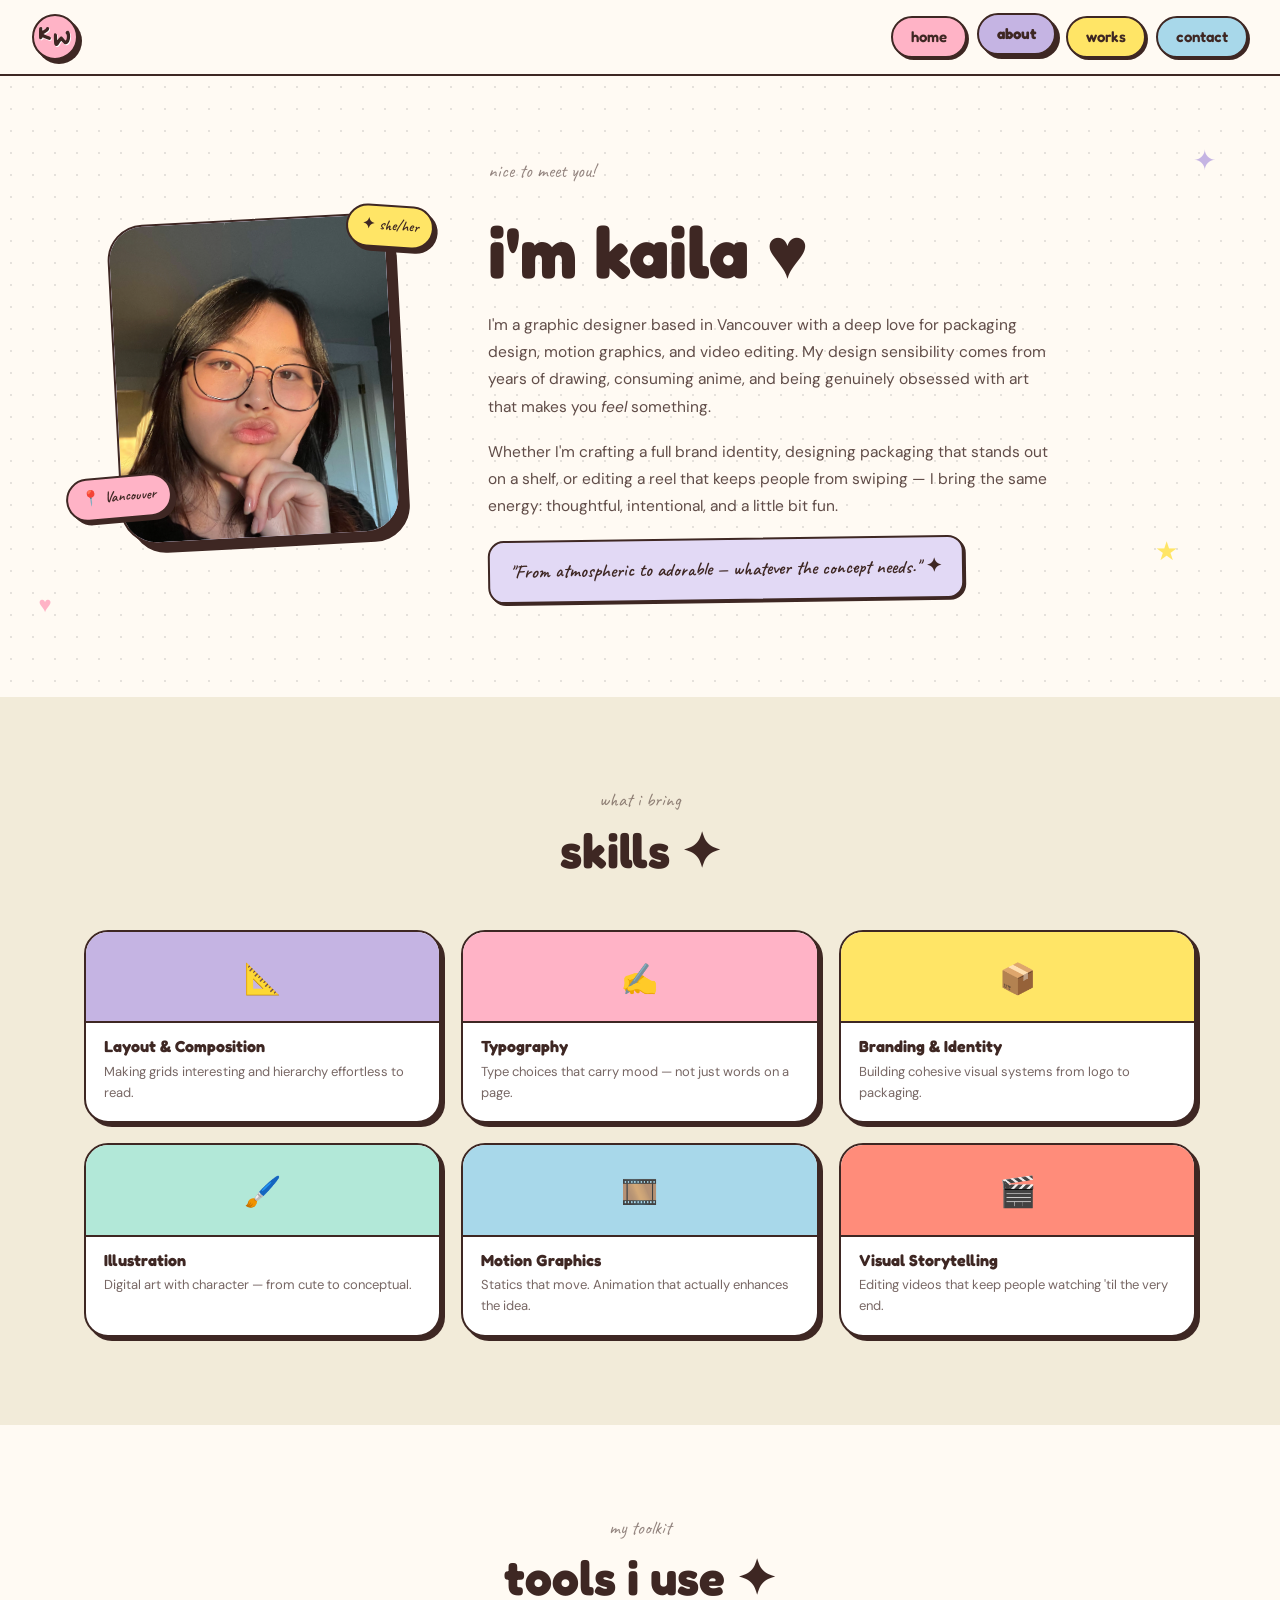
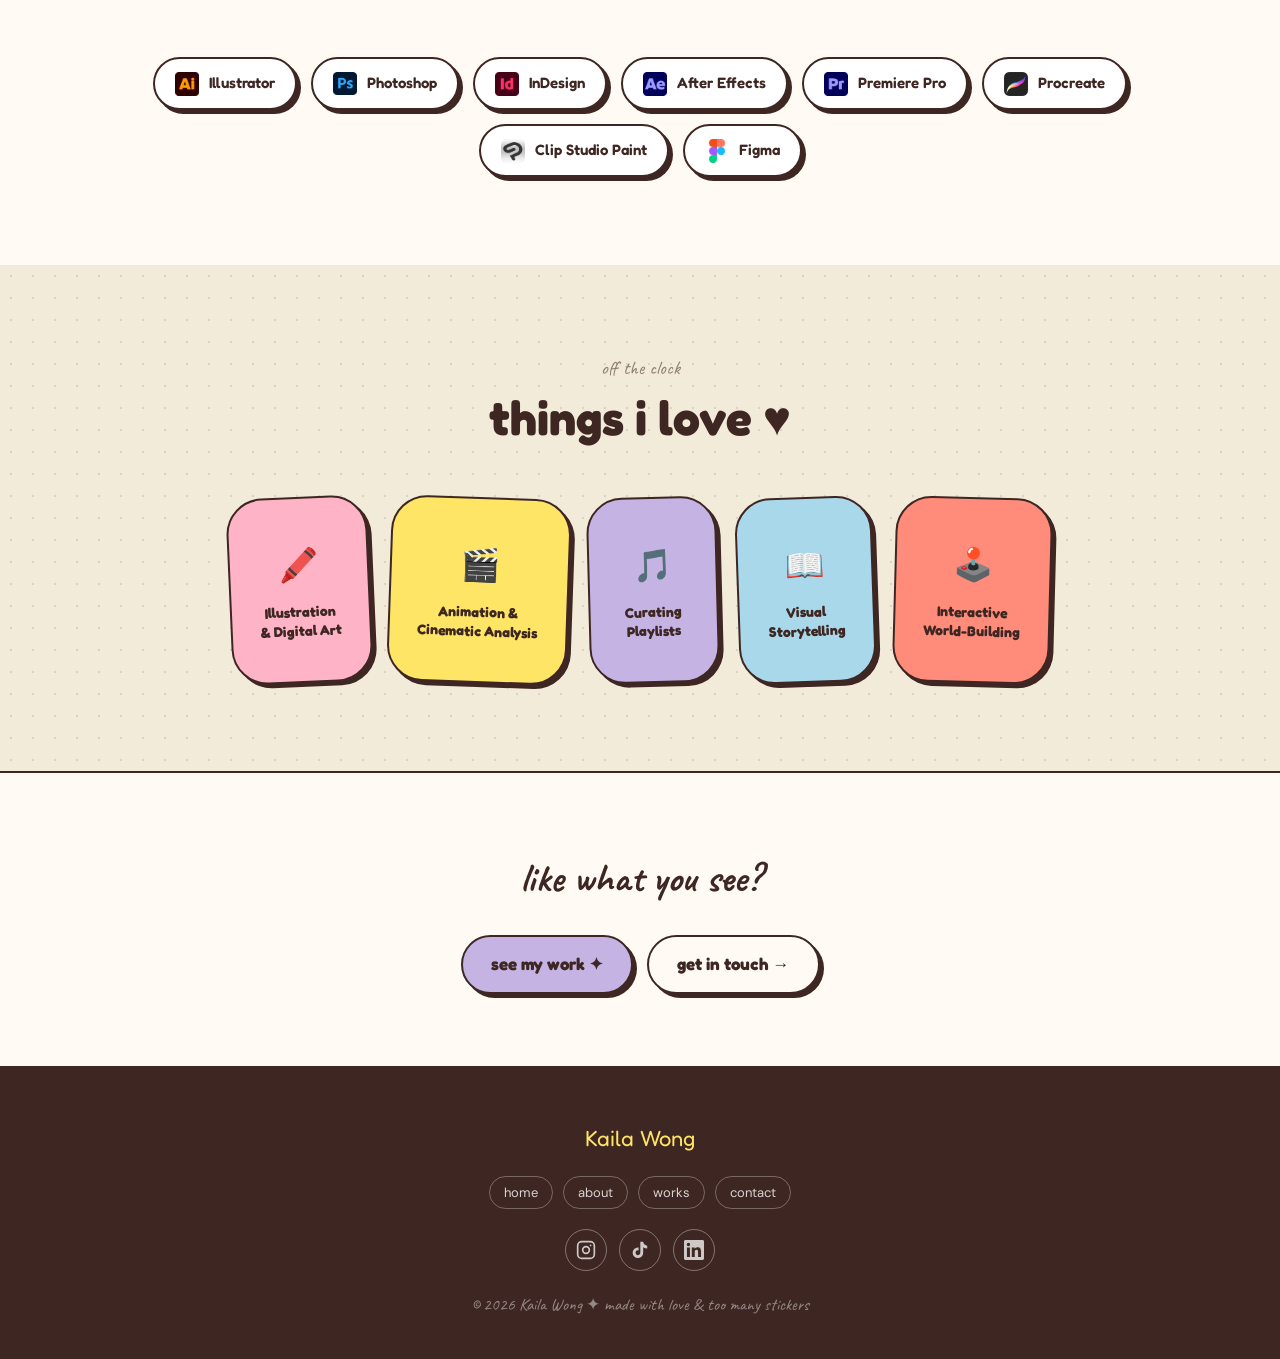
==== commit 27a00bfc: "changed about page personal image changed my profile picture" ====
--- a/about.html
+++ b/about.html
@@ -32,7 +32,7 @@
         <div class="about-photo-wrap">
           <div class="about-photo-frame shine">
             <div class="about-photo-placeholder">
-              <span class="hand"><img src="assets/images/SummerKW.webp" alt="Kaila's Face"></span>
+              <span class="hand"><img src="assets/images/kw-pol1.webp" alt="Kaila's Face"></span>
             </div>
           </div>
           <!-- Small sticker badges floating near photo -->
@@ -81,7 +81,7 @@
         <div class="skills-grid">
 
           <div class="skill-card sticker-card shine" style="--card-color: var(--lavender);">
-            <div class="skill-icon" style="background: var(--lavender);">🎨</div>
+            <div class="skill-icon" style="background: var(--lavender);">📐</div>
             <h3 class="skill-name">Layout &amp; Composition</h3>
             <p class="skill-desc">Making grids interesting and hierarchy effortless to read.</p>
           </div>
@@ -105,7 +105,7 @@
           </div>
 
           <div class="skill-card sticker-card shine" style="--card-color: var(--sky);">
-            <div class="skill-icon" style="background: var(--sky);">✨</div>
+            <div class="skill-icon" style="background: var(--sky);">🎞️</div>
             <h3 class="skill-name">Motion Graphics</h3>
             <p class="skill-desc">Statics that move. Animation that actually enhances the idea.</p>
           </div>
@@ -174,7 +174,7 @@
         <div class="interests-grid">
           <div class="interest-wrap">
             <div class="interest-sticker" style="background: var(--pink); --r: -2.5deg;">
-              <span class="interest-icon">🎨</span>
+              <span class="interest-icon">🖍️</span>
               <span class="interest-label">Illustration<br>&amp; Digital Art</span>
             </div>
             <div class="interest-tab" style="background: var(--pink);">
@@ -210,7 +210,7 @@
           </div>
           <div class="interest-wrap tab-left">
             <div class="interest-sticker" style="background: var(--coral); --r: 1.5deg;">
-              <span class="interest-icon">🌍</span>
+              <span class="interest-icon">🕹️</span>
               <span class="interest-label">Interactive<br>World-Building</span>
             </div>
             <div class="interest-tab" style="background: var(--coral);">
